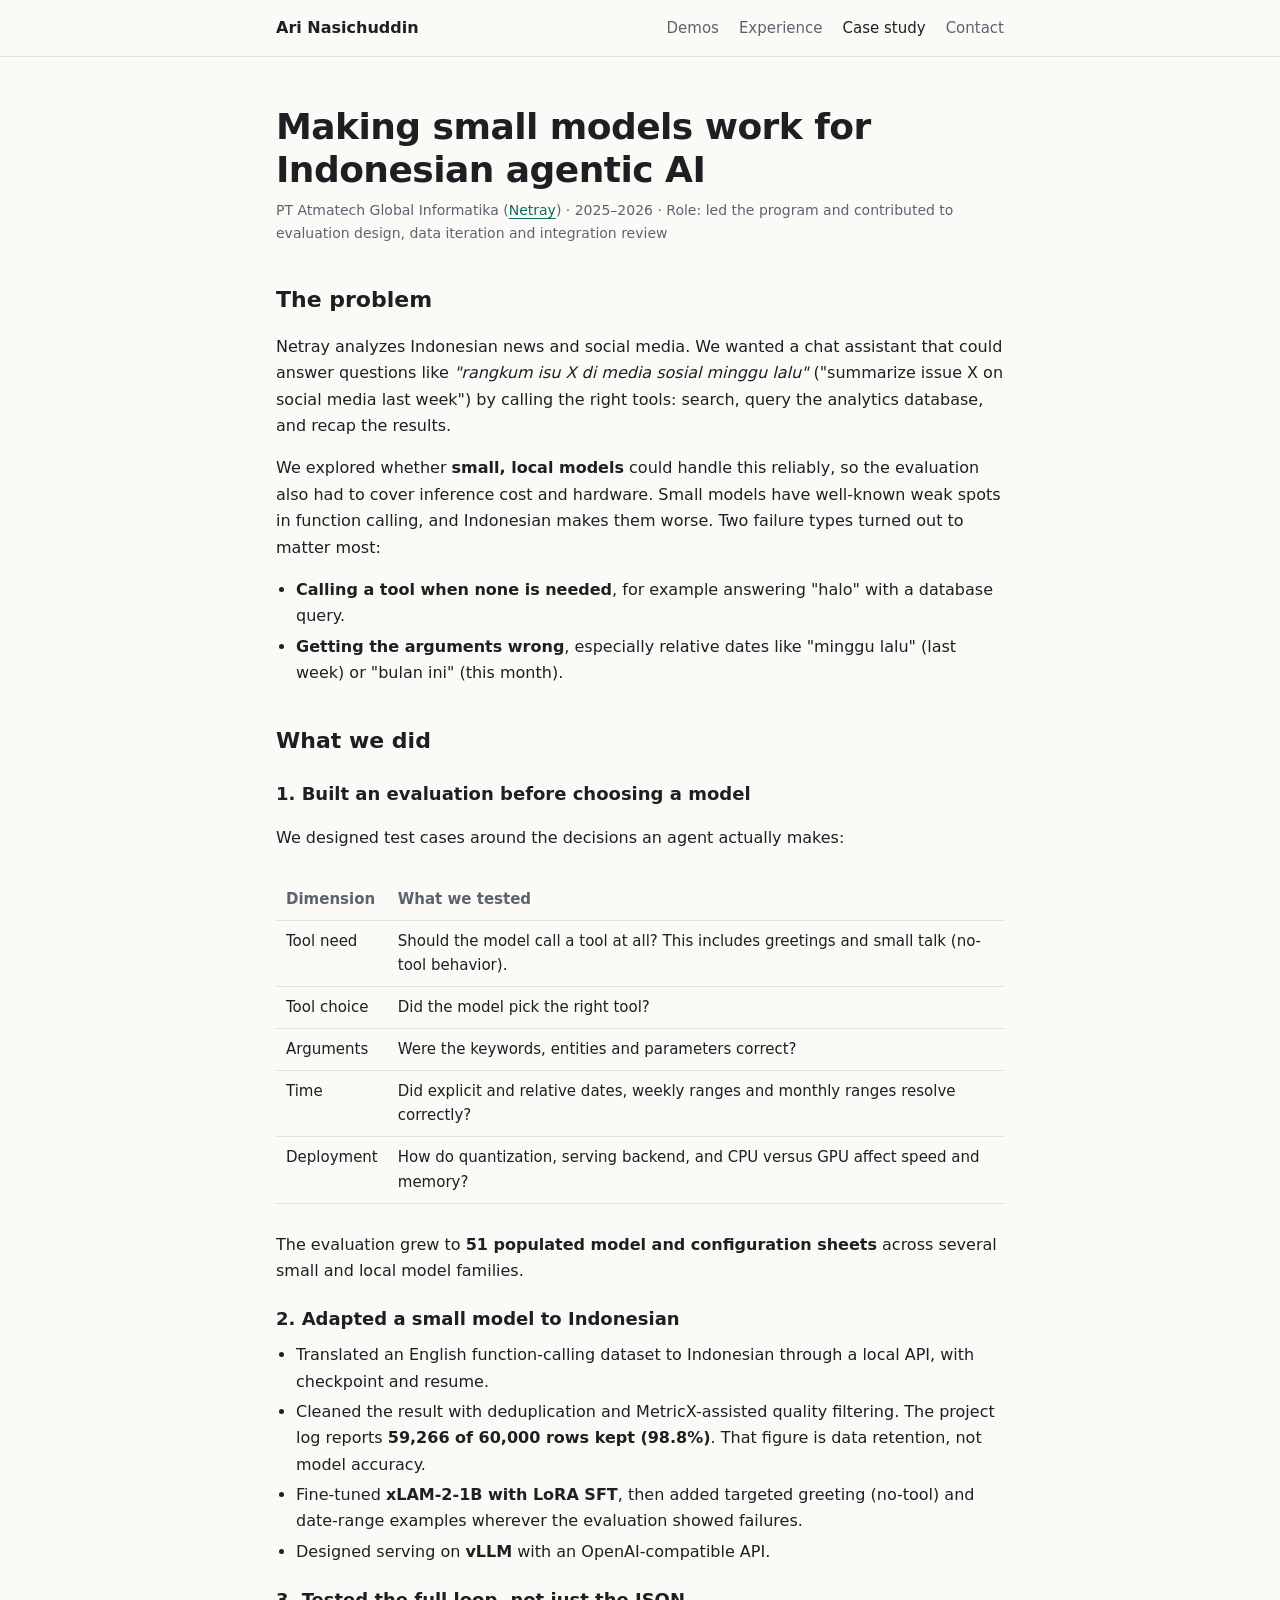
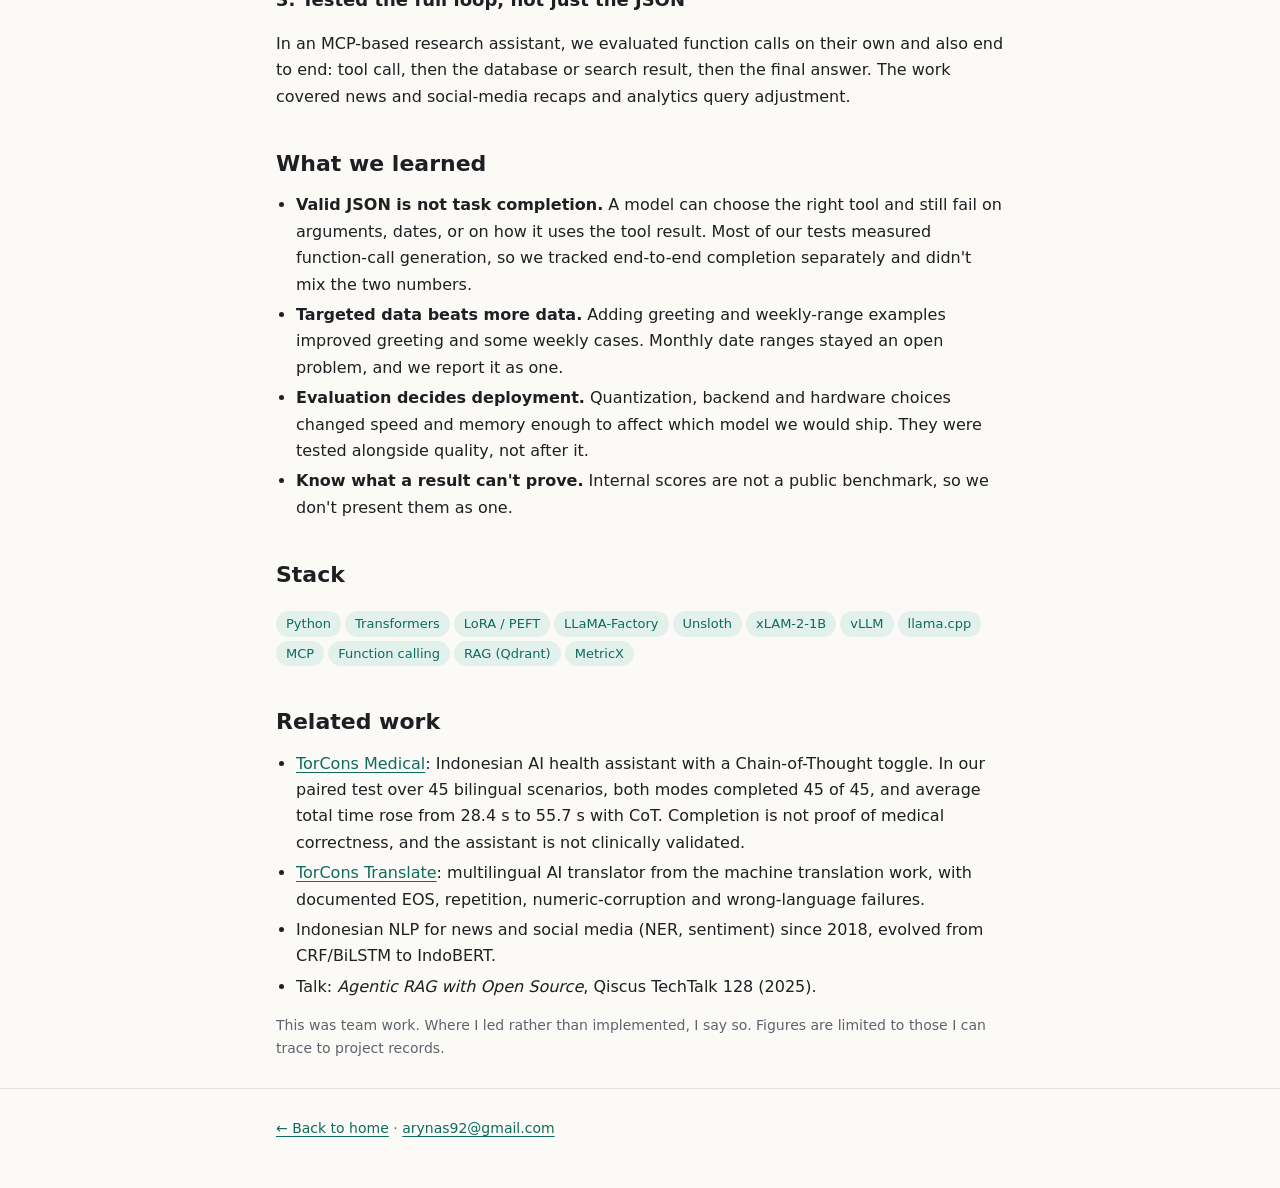
==== case-study.html @ 7132d51a "Add personal website and agentic AI case study Co-Authored-By: Claude Opus 5.5 (1M context) <noreply" ====
<!doctype html>
<html lang="en">
<head>
<meta charset="utf-8">
<meta name="viewport" content="width=device-width, initial-scale=1">
<title>Indonesian Agentic AI</title>
<meta name="description" content="Case study: evaluating and adapting small local models for Indonesian function calling.">
<link rel="stylesheet" href="style.css">
</head>
<body>
<nav class="top"><div class="wrap">
  <a class="brand" href="./">Ari Nasichuddin</a>
  <a href="./#demos">Demos</a>
  <a href="./#experience">Experience</a>
  <a href="case-study.html" aria-current="page">Case study</a>
  <a href="./#contact">Contact</a>
</div></nav>

<main class="wrap">
<article>
<h1>Making small models work for Indonesian agentic AI</h1>
<p class="when">PT Atmatech Global Informatika (<a href="https://netray.id/">Netray</a>) · 2025–2026 · Role: led the program and contributed to evaluation design, data iteration and integration review</p>

<h2>The problem</h2>
<p>Netray analyzes Indonesian news and social media. We wanted a chat assistant that could answer questions like <em>"rangkum isu X di media sosial minggu lalu"</em> ("summarize issue X on social media last week") by calling the right tools: search, query the analytics database, and recap the results.</p>
<p>We explored whether <strong>small, local models</strong> could handle this reliably, so the evaluation also had to cover inference cost and hardware. Small models have well-known weak spots in function calling, and Indonesian makes them worse. Two failure types turned out to matter most:</p>
<ul>
  <li><strong>Calling a tool when none is needed</strong>, for example answering "halo" with a database query.</li>
  <li><strong>Getting the arguments wrong</strong>, especially relative dates like "minggu lalu" (last week) or "bulan ini" (this month).</li>
</ul>

<h2>What we did</h2>
<h3>1. Built an evaluation before choosing a model</h3>
<p>We designed test cases around the decisions an agent actually makes:</p>
<div class="table-wrap"><table>
  <tr><th>Dimension</th><th>What we tested</th></tr>
  <tr><td>Tool need</td><td>Should the model call a tool at all? This includes greetings and small talk (no-tool behavior).</td></tr>
  <tr><td>Tool choice</td><td>Did the model pick the right tool?</td></tr>
  <tr><td>Arguments</td><td>Were the keywords, entities and parameters correct?</td></tr>
  <tr><td>Time</td><td>Did explicit and relative dates, weekly ranges and monthly ranges resolve correctly?</td></tr>
  <tr><td>Deployment</td><td>How do quantization, serving backend, and CPU versus GPU affect speed and memory?</td></tr>
</table></div>
<p>The evaluation grew to <strong>51 populated model and configuration sheets</strong> across several small and local model families.</p>

<h3>2. Adapted a small model to Indonesian</h3>
<ul>
  <li>Translated an English function-calling dataset to Indonesian through a local API, with checkpoint and resume.</li>
  <li>Cleaned the result with deduplication and MetricX-assisted quality filtering. The project log reports <strong>59,266 of 60,000 rows kept (98.8%)</strong>. That figure is data retention, not model accuracy.</li>
  <li>Fine-tuned <strong>xLAM-2-1B with LoRA SFT</strong>, then added targeted greeting (no-tool) and date-range examples wherever the evaluation showed failures.</li>
  <li>Designed serving on <strong>vLLM</strong> with an OpenAI-compatible API.</li>
</ul>

<h3>3. Tested the full loop, not just the JSON</h3>
<p>In an MCP-based research assistant, we evaluated function calls on their own and also end to end: tool call, then the database or search result, then the final answer. The work covered news and social-media recaps and analytics query adjustment.</p>

<h2>What we learned</h2>
<ul>
  <li><strong>Valid JSON is not task completion.</strong> A model can choose the right tool and still fail on arguments, dates, or on how it uses the tool result. Most of our tests measured function-call generation, so we tracked end-to-end completion separately and didn't mix the two numbers.</li>
  <li><strong>Targeted data beats more data.</strong> Adding greeting and weekly-range examples improved greeting and some weekly cases. Monthly date ranges stayed an open problem, and we report it as one.</li>
  <li><strong>Evaluation decides deployment.</strong> Quantization, backend and hardware choices changed speed and memory enough to affect which model we would ship. They were tested alongside quality, not after it.</li>
  <li><strong>Know what a result can't prove.</strong> Internal scores are not a public benchmark, so we don't present them as one.</li>
</ul>

<h2>Stack</h2>
<p>
  <span class="pill">Python</span><span class="pill">Transformers</span><span class="pill">LoRA / PEFT</span><span class="pill">LLaMA-Factory</span><span class="pill">Unsloth</span><span class="pill">xLAM-2-1B</span><span class="pill">vLLM</span><span class="pill">llama.cpp</span><span class="pill">MCP</span><span class="pill">Function calling</span><span class="pill">RAG (Qdrant)</span><span class="pill">MetricX</span>
</p>

<h2>Related work</h2>
<ul>
  <li><a href="https://medical.torcons.ai/">TorCons Medical</a>: Indonesian AI health assistant with a Chain-of-Thought toggle. In our paired test over 45 bilingual scenarios, both modes completed 45 of 45, and average total time rose from 28.4 s to 55.7 s with CoT. Completion is not proof of medical correctness, and the assistant is not clinically validated.</li>
  <li><a href="https://translate.torcons.ai/">TorCons Translate</a>: multilingual AI translator from the machine translation work, with documented EOS, repetition, numeric-corruption and wrong-language failures.</li>
  <li>Indonesian NLP for news and social media (NER, sentiment) since 2018, evolved from CRF/BiLSTM to IndoBERT.</li>
  <li>Talk: <em>Agentic RAG with Open Source</em>, Qiscus TechTalk 128 (2025).</li>
</ul>

<p class="caveat">This was team work. Where I led rather than implemented, I say so. Figures are limited to those I can trace to project records.</p>
</article>
</main>

<footer><div class="wrap">
  <a href="./">← Back to home</a> · <a href="mailto:arynas92@gmail.com">arynas92@gmail.com</a>
</div></footer>
</body>
</html>
---- style.css ----
:root {
  --bg: #fbfaf7;
  --surface: #ffffff;
  --text: #1d1f23;
  --muted: #5d636e;
  --line: #e4e1da;
  --accent: #0f6b5c;
  --accent-soft: #e3f1ed;
  --warn: #8a5a00;
  --warn-soft: #fbf1dc;
  --max: 760px;
}
@media (prefers-color-scheme: dark) {
  :root {
    --bg: #14161a;
    --surface: #1b1e23;
    --text: #e8e6e1;
    --muted: #a0a6b0;
    --line: #2d3138;
    --accent: #5ec4b0;
    --accent-soft: #1d3530;
    --warn: #e7b458;
    --warn-soft: #33291a;
  }
}
* { box-sizing: border-box; }
html { -webkit-text-size-adjust: 100%; }
body {
  margin: 0;
  background: var(--bg);
  color: var(--text);
  font: 16px/1.65 "Inter", system-ui, -apple-system, "Segoe UI", sans-serif;
}
a { color: var(--accent); text-underline-offset: 3px; }
a:hover { text-decoration-thickness: 2px; }
.wrap { max-width: var(--max); margin: 0 auto; padding: 0 16px; }

nav.top { border-bottom: 1px solid var(--line); }
nav.top .wrap { display: flex; gap: 20px; align-items: center; height: 56px; flex-wrap: wrap; }
nav.top .brand { font-weight: 700; color: var(--text); text-decoration: none; margin-right: auto; }
nav.top a:not(.brand) { color: var(--muted); text-decoration: none; font-size: 15px; }
nav.top a:not(.brand):hover, nav.top a[aria-current] { color: var(--text); }

header.hero { padding: 56px 0 32px; }
header.hero h1 { font-size: clamp(30px, 6vw, 42px); line-height: 1.15; margin: 0 0 8px; letter-spacing: -0.02em; }
header.hero .role { font-size: 18px; color: var(--muted); margin: 0 0 20px; }
header.hero p.lead { font-size: 18px; margin: 0 0 24px; }
.meta { color: var(--muted); font-size: 15px; margin: 0 0 20px; }
.links { display: flex; flex-wrap: wrap; gap: 10px; }
.btn {
  display: inline-block; padding: 8px 14px; border: 1px solid var(--line); border-radius: 8px;
  background: var(--surface); color: var(--text); text-decoration: none; font-size: 15px;
}
.btn:hover { border-color: var(--accent); }
.btn.primary { background: var(--accent); border-color: var(--accent); color: var(--bg); }

section { padding: 28px 0; border-top: 1px solid var(--line); }
section h2 { font-size: 13px; text-transform: uppercase; letter-spacing: 0.08em; color: var(--muted); margin: 0 0 18px; }
h3 { font-size: 18px; margin: 0 0 4px; }
.when { color: var(--muted); font-size: 14px; margin: 0 0 8px; }
ul { padding-left: 20px; margin: 8px 0; }
li { margin: 4px 0; }
.item + .item { margin-top: 24px; }

.cards { display: grid; grid-template-columns: repeat(auto-fit, minmax(220px, 1fr)); gap: 14px; }
.card {
  background: var(--surface); border: 1px solid var(--line); border-radius: 12px; padding: 18px;
  display: flex; flex-direction: column; gap: 6px;
}
.card h3 { font-size: 17px; }
.card p { margin: 0; font-size: 15px; color: var(--muted); }
.card .go { margin-top: auto; padding-top: 8px; font-size: 15px; }
.note { background: var(--warn-soft); color: var(--warn); border-radius: 6px; padding: 6px 10px; font-size: 13px; }

.skills { display: grid; grid-template-columns: 150px 1fr; gap: 8px 16px; margin: 0; }
.skills dt { font-weight: 600; }
.skills dd { margin: 0; color: var(--muted); }
@media (max-width: 560px) { .skills { grid-template-columns: 1fr; } .skills dd { margin-bottom: 8px; } }

.caveat { color: var(--muted); font-size: 14px; }
article h1 { font-size: clamp(26px, 5vw, 36px); line-height: 1.2; margin: 48px 0 8px; letter-spacing: -0.015em; }
article h2 { font-size: 22px; margin: 36px 0 10px; text-transform: none; letter-spacing: 0; color: var(--text); }
article h3 { margin-top: 20px; }
.table-wrap { overflow-x: auto; }
table { border-collapse: collapse; width: 100%; font-size: 15px; margin: 12px 0; }
th, td { text-align: left; padding: 8px 10px; border-bottom: 1px solid var(--line); vertical-align: top; }
th { color: var(--muted); font-weight: 600; }
.pill { display: inline-block; background: var(--accent-soft); color: var(--accent); border-radius: 999px; padding: 2px 10px; font-size: 13px; margin: 2px 4px 2px 0; }

footer { border-top: 1px solid var(--line); padding: 28px 0 48px; color: var(--muted); font-size: 14px; margin-top: 28px; }
@media print { nav.top, .links { display: none; } body { background: #fff; color: #000; } }
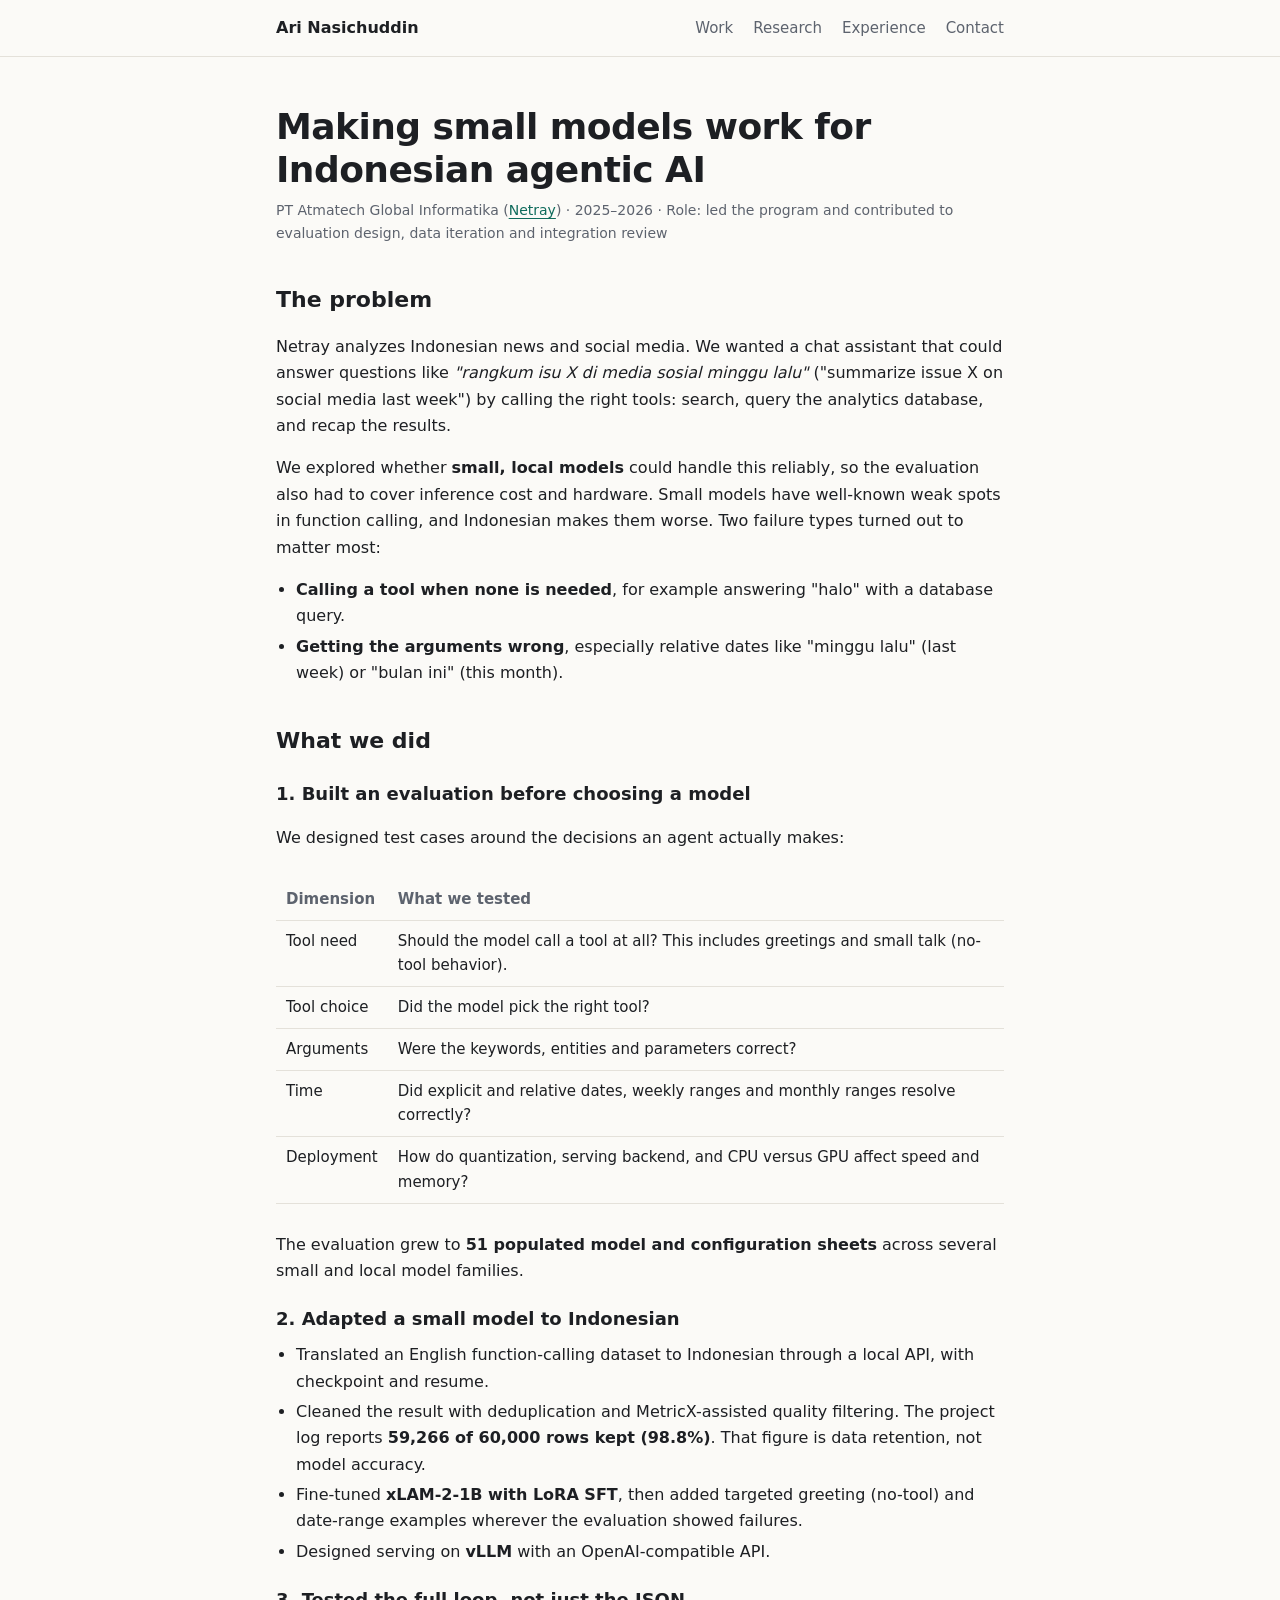
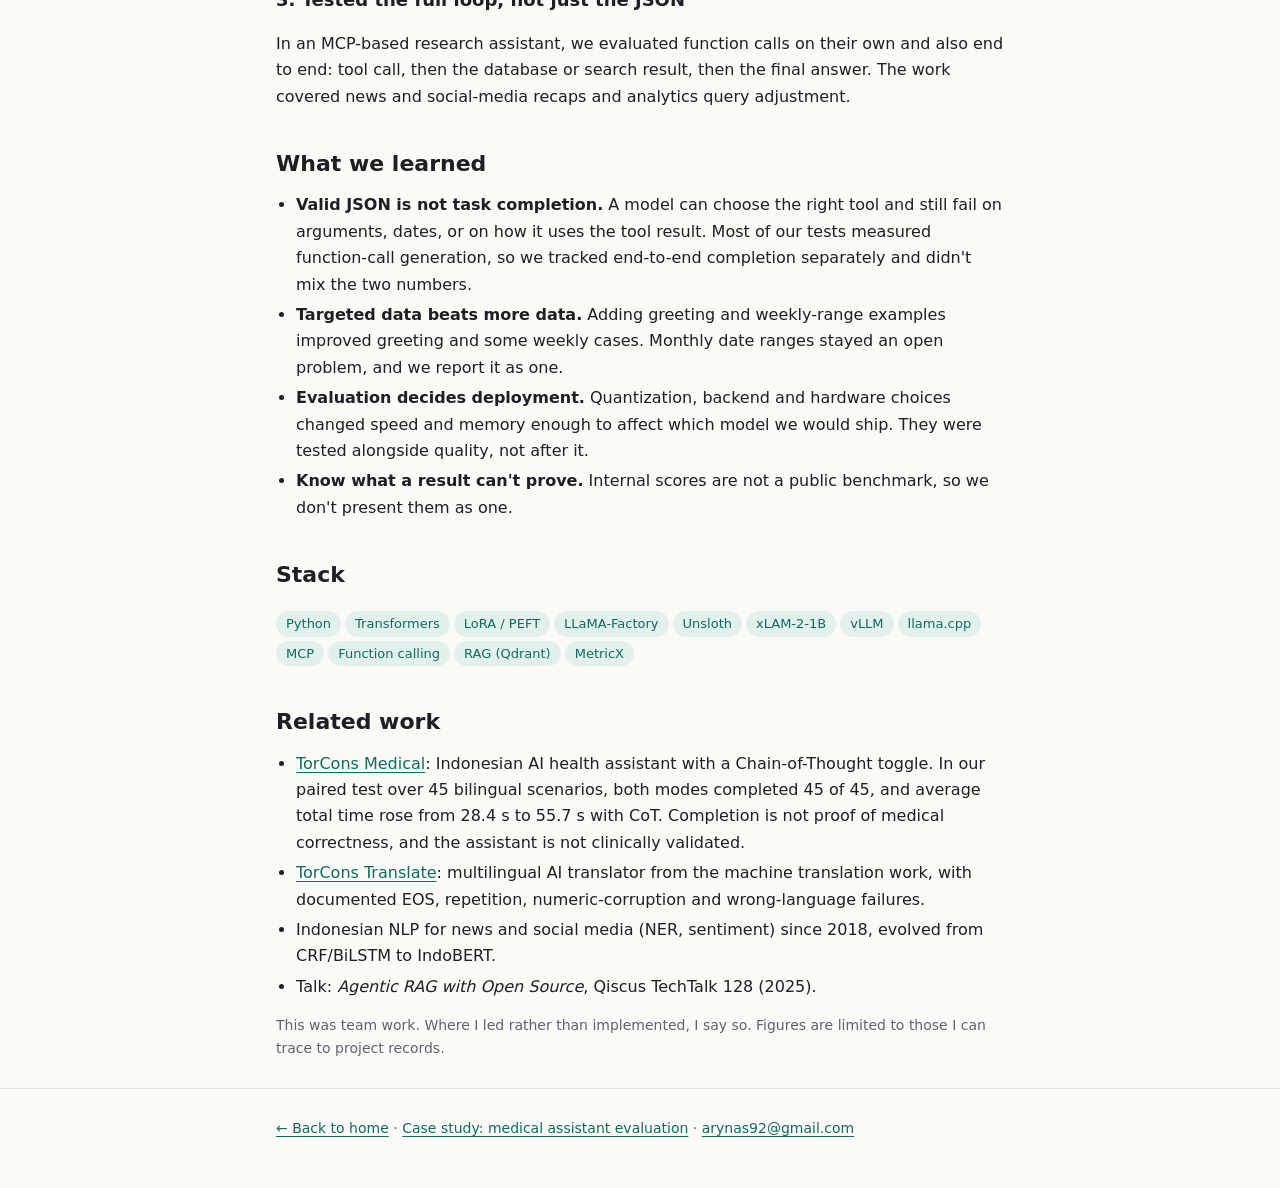
==== commit 10fc7acb: "Add research section, medical evaluation case study and search metadata Co-Authored-By: Claude Opus " ====
--- a/case-study.html
+++ b/case-study.html
@@ -5,14 +5,22 @@
 <meta name="viewport" content="width=device-width, initial-scale=1">
 <title>Indonesian Agentic AI</title>
 <meta name="description" content="Case study: evaluating and adapting small local models for Indonesian function calling.">
+<link rel="canonical" href="https://arynas.github.io/case-study.html">
+<meta property="og:type" content="article">
+<meta property="og:url" content="https://arynas.github.io/case-study.html">
+<meta property="og:title" content="Making small models work for Indonesian agentic AI">
+<meta property="og:description" content="Evaluating and adapting small local models for Indonesian function calling.">
+<meta property="og:image" content="https://arynas.github.io/og.png">
+<meta name="twitter:card" content="summary_large_image">
+<link rel="icon" href="favicon.svg" type="image/svg+xml">
 <link rel="stylesheet" href="style.css">
 </head>
 <body>
 <nav class="top"><div class="wrap">
   <a class="brand" href="./">Ari Nasichuddin</a>
-  <a href="./#demos">Demos</a>
+  <a href="./#work">Work</a>
+  <a href="./#research">Research</a>
   <a href="./#experience">Experience</a>
-  <a href="case-study.html" aria-current="page">Case study</a>
   <a href="./#contact">Contact</a>
 </div></nav>
 
@@ -79,7 +87,7 @@
 </main>
 
 <footer><div class="wrap">
-  <a href="./">← Back to home</a> · <a href="mailto:arynas92@gmail.com">arynas92@gmail.com</a>
+  <a href="./">← Back to home</a> · <a href="medical-evaluation.html">Case study: medical assistant evaluation</a> · <a href="mailto:arynas92@gmail.com">arynas92@gmail.com</a>
 </div></footer>
 </body>
 </html>
